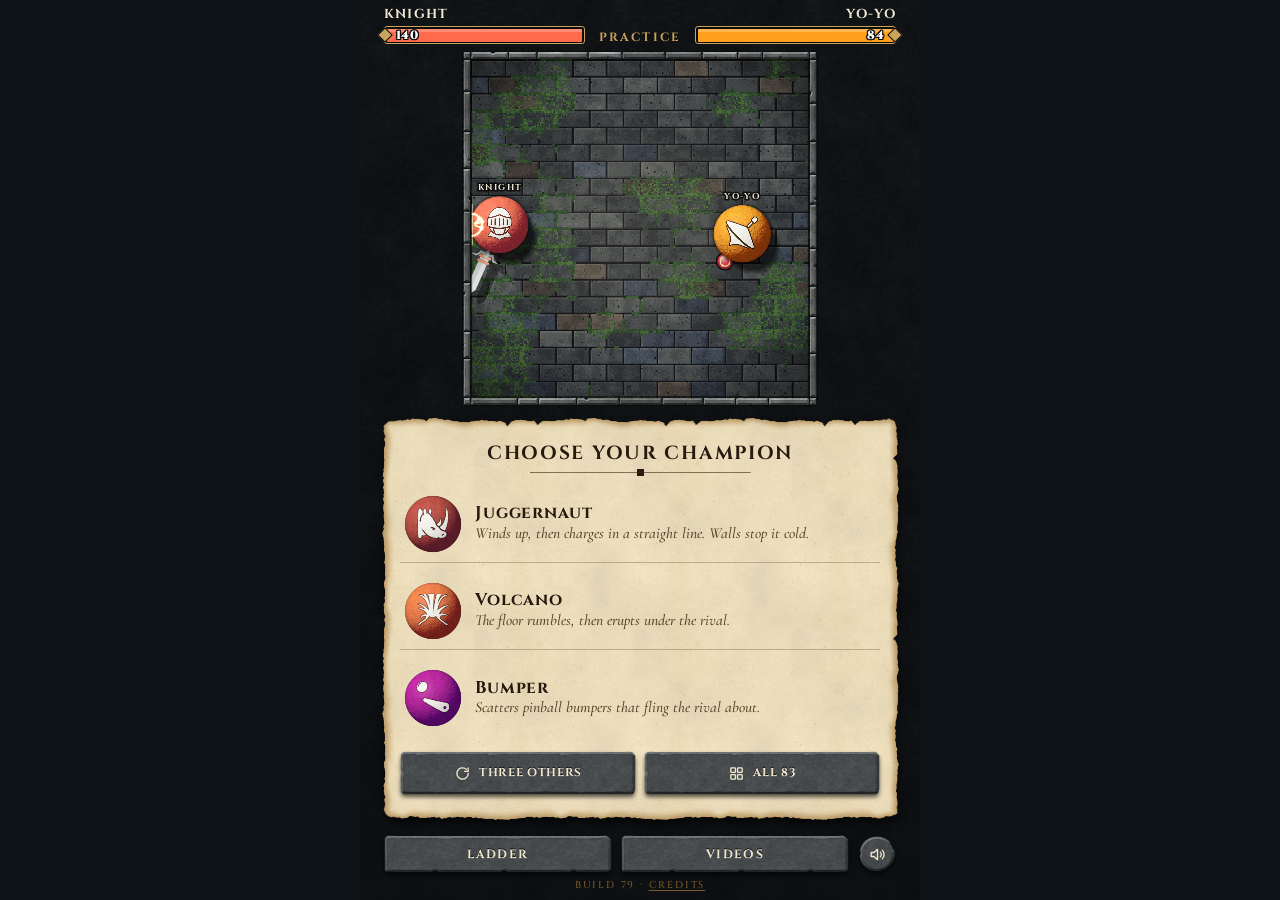
==== index.html @ ff0f48f7 "Build 79: the health number is on the bar at the top; no crown over the player's fighter Nothing is " ====
<!doctype html>
<html lang="en">
<head>
<meta charset="utf-8">
<meta name="viewport" content="width=device-width,initial-scale=1,maximum-scale=1,user-scalable=no,viewport-fit=cover">
<meta name="theme-color" content="#0d1216">
<title>Duel King</title>
<meta name="description" content="Forge a champion in three choices, climb the ladder, and fight for the crown in the daily duel.">
<link rel="canonical" href="https://playduelking.com/">
<link rel="icon" href="data:image/svg+xml,%3Csvg xmlns='http://www.w3.org/2000/svg' viewBox='0 0 32 32'%3E%3Crect width='32' height='32' rx='5' fill='%230d1216'/%3E%3Ccircle cx='16' cy='16' r='11' fill='%238f2732' stroke='%23c9a45c' stroke-width='3'/%3E%3Cpath d='M16 9 L21 16 L16 23 L11 16 Z' fill='%23f3ead6'/%3E%3C/svg%3E">
<link rel="preconnect" href="https://fonts.googleapis.com">
<link rel="preconnect" href="https://fonts.gstatic.com" crossorigin>
<link rel="stylesheet" href="https://fonts.googleapis.com/css2?family=Cinzel:wght@500;700;900&family=Cormorant+Garamond:ital,wght@0,500;0,700;1,500&display=swap">
<link rel="stylesheet" href="brawl.css?v=79">
<link rel="preload" as="image" href="art/ui/scroll-v4.png">
<link rel="preload" as="image" href="art/ui/block-v4.png">
</head>
<body>

<header class="top">
  <div class="who a"><span id="nameA">&nbsp;</span><div class="hp"><i id="hpA"></i><b id="numA"></b></div></div>
  <div class="mid"><div id="round">Practice</div><div id="lives"></div></div>
  <div class="who b"><span id="nameB">&nbsp;</span><div class="hp"><i id="hpB"></i><b id="numB"></b></div></div>
</header>

<main id="stage"><canvas id="cv"></canvas></main>

<section id="sheet" hidden></section>

<section id="panel"></section>

<nav class="foot">
  <button type="button" id="btnBoard">Ladder</button>
  <button type="button" id="btnSpeed">Speed 1×</button>
  <a class="btn" id="lnkVideos" href="https://www.youtube.com/@playduelking" target="_blank" rel="noopener">Videos</a>
  <button type="button" id="btnReplay" aria-label="Replay the last fight" hidden><svg viewBox="0 0 24 24" aria-hidden="true"><path d="M4.5 5v5h5"/><path d="M5.3 14.6a7.4 7.4 0 1 0 1.5-7.4L4.5 10"/><path d="M10.6 9.6v5l4-2.5z"/></svg></button>
  <button type="button" id="btnSound" aria-pressed="true" aria-label="Sound"><svg viewBox="0 0 24 24" aria-hidden="true"><path d="M4 9.5v5h3.5L12 18.5v-13L7.5 9.5z"/><g class="on"><path d="M15.5 9a4.2 4.2 0 0 1 0 6"/><path d="M18 6.5a7.8 7.8 0 0 1 0 11"/></g><g class="off"><path d="M16 9.5l5 5M21 9.5l-5 5"/></g></svg></button>
</nav>
<p class="buildline"><span id="build"></span> · <a href="credits.html">Credits</a></p>

<script src="brawl-sim.js?v=79"></script>
<script src="brawl-looks.js?v=79"></script>
<script src="brawl-fx.js?v=79"></script>
<script src="brawl-pack2.js?v=79"></script>
<script src="brawl-pack3.js?v=79"></script>
<script src="brawl-pack4.js?v=79"></script>
<script src="brawl-pack5.js?v=79"></script>
<script src="brawl-pack6.js?v=79"></script>
<script src="brawl-pack7.js?v=79"></script>
<script src="brawl-pack8.js?v=79"></script>
<script src="brawl-boons.js?v=79"></script>
<script src="brawl-emblems.js?v=79"></script>
<script src="brawl-art.js?v=79"></script>
<script src="brawl-proof.js?v=79"></script>
<script src="brawl-names.js?v=79"></script>
<script src="brawl-net.js?v=79"></script>
<script src="brawl-sfx.js?v=79"></script>
<script src="brawl-video.js?v=79"></script>
<script src="brawl-app.js?v=79"></script>
</body>
</html>
---- brawl.css ----
/* Duel King: "gilded". Meant to read as a fantasy game screen, not a web page: a dark stone backdrop,
   a torn parchment scroll for every choice, chipped stone blocks for buttons, gold trim on the arena.
   (The parchment, stone and backdrop are pictures: see "Build 62" at the end of this file.)
   Layout: one phone screen. Names and health on top, the arena, the scroll, a row of plates. */
:root{
  color-scheme:dark;
  --night:#0d1216; --night-2:#1b2329; --iron:#2a3238; --iron-2:#1d2328;
  --gold:#c9a45c; --gold-hi:#f0dca4; --gold-lo:#7a5d2b;
  --ivory:#f3ead6; --ash:#98a1a4;
  --crimson:#8f2732; --crimson-hi:#a93543; --crimson-lo:#5e1820;
  --parch:#e6d6b0; --parch-hi:#f1e3c0; --parch-lo:#c9b487; --ink:#231a12; --ink-2:#5a4630;
  --display:'Cinzel','Times New Roman',serif;
  --text:'Cormorant Garamond',Georgia,'Times New Roman',serif;
  --grain:url("data:image/svg+xml,%3Csvg xmlns='http://www.w3.org/2000/svg' width='160' height='160'%3E%3Cfilter id='n'%3E%3CfeTurbulence type='fractalNoise' baseFrequency='.9' numOctaves='2' seed='4'/%3E%3CfeColorMatrix values='0 0 0 0 0  0 0 0 0 0  0 0 0 0 0  0 0 0 .32 0'/%3E%3C/filter%3E%3Crect width='160' height='160' filter='url(%23n)'/%3E%3C/svg%3E");
  --grain-soft:url("data:image/svg+xml,%3Csvg xmlns='http://www.w3.org/2000/svg' width='160' height='160'%3E%3Cfilter id='n'%3E%3CfeTurbulence type='fractalNoise' baseFrequency='.9' numOctaves='2' seed='9'/%3E%3CfeColorMatrix values='0 0 0 0 0  0 0 0 0 0  0 0 0 0 0  0 0 0 .13 0'/%3E%3C/filter%3E%3Crect width='160' height='160' filter='url(%23n)'/%3E%3C/svg%3E");
}
*{box-sizing:border-box;touch-action:manipulation}
[hidden]{display:none!important}
html{background:var(--night);overscroll-behavior:none}
html,body{height:100%;margin:0}
body{
  height:100dvh;
  background:var(--grain),radial-gradient(ellipse 90% 70% at 50% 34%,var(--night-2) 0%,#0a0e11 78%) var(--night);
  color:var(--ivory);font:500 17px/1.25 var(--text);
  display:flex;flex-direction:column;gap:7px;
  padding-top:max(8px,env(safe-area-inset-top,0px));padding-bottom:max(10px,env(safe-area-inset-bottom,0px));
  padding-left:max(18px,env(safe-area-inset-left,0px));padding-right:max(18px,env(safe-area-inset-right,0px));
  max-width:560px;margin-inline:auto;overflow:hidden;
  -webkit-user-select:none;user-select:none;-webkit-touch-callout:none;touch-action:manipulation;
}

/* names, health, round */
.top{display:grid;grid-template-columns:1fr auto 1fr;align-items:end;gap:14px;flex:0 0 auto;padding:0 6px}
.who{display:flex;flex-direction:column;gap:5px;min-width:0;align-items:flex-start}
.who.b{align-items:flex-end}
.who span{font:700 13px/1 var(--display);letter-spacing:.09em;text-transform:uppercase;color:var(--ivory);white-space:nowrap;overflow:hidden;text-overflow:ellipsis;max-width:100%}
.hp{position:relative;width:100%;height:13px;border:1.5px solid var(--gold);border-radius:3px;background:#090b0d;display:flex;padding:1.5px}
.who.b .hp{justify-content:flex-end}
.hp i{display:block;height:100%;width:100%;background:var(--crimson);border-radius:1px;box-shadow:inset 0 3px 0 rgba(255,255,255,.22);transition:width .1s linear}
.hp::before{content:"";position:absolute;top:50%;width:9px;height:9px;background:var(--gold);border:1px solid #090b0d;transform:translate(-50%,-50%) rotate(45deg);left:0}
.who.b .hp::before{left:100%}
#round{font:700 12px/1 var(--display);letter-spacing:.18em;text-transform:uppercase;color:var(--gold);white-space:nowrap;padding-bottom:1px}
.mid{display:flex;flex-direction:column;align-items:center;gap:3px}
#lives:empty{display:none}
/* lives, as hearts: crimson for each one held, an outline for each one lost */
.hearts{display:inline-flex;gap:3px;vertical-align:-2px}
.hearts i{display:block;width:15px;height:15px}
.hearts svg{display:block;width:100%;height:100%;stroke-width:2;stroke-linejoin:round}
.hearts i.on svg{fill:var(--crimson-hi);stroke:#5d141c}
.hearts i.off svg{fill:none;stroke:currentColor;opacity:.45}
#lives .hearts i.off svg{stroke:var(--ash)}
/* the shield, raised for this fight: a small blue shield beside the hearts */
.hearts i.sh{margin-left:3px}
.hearts i.sh svg{fill:#4f7fc0;stroke:#1d3557}

#stage{position:relative;flex:1 1 0;min-height:170px;margin-inline:-14px}   /* the arena runs nearly edge to edge */
#cv{position:absolute;inset:0;width:100%;height:100%;display:block}

/* plates: every button is a small carved plate with gold trim */
button,.btn{
  position:relative;font:700 14px/1 var(--display);letter-spacing:.12em;text-transform:uppercase;color:var(--ivory);
  background:linear-gradient(#3a444c,#232a30);border:2px solid var(--gold);border-radius:4px;
  min-height:44px;padding:0 14px;cursor:pointer;text-decoration:none;text-shadow:0 1.5px 0 rgba(0,0,0,.6);
  display:inline-flex;align-items:center;justify-content:center;gap:8px;
  box-shadow:inset 0 0 0 3px var(--iron-2),inset 0 0 0 4px var(--gold-lo),0 4px 0 rgba(0,0,0,.45);
}
button:active,.btn:active{transform:translateY(2px);box-shadow:inset 0 0 0 3px var(--iron-2),inset 0 0 0 4px var(--gold-lo),0 2px 0 rgba(0,0,0,.45)}
button:focus-visible,.btn:focus-visible,input:focus-visible{outline:2px solid var(--gold-hi);outline-offset:3px}
button:disabled{opacity:.45;cursor:default}
button.go{
  background:linear-gradient(var(--crimson-hi),#77202a);font-size:17px;letter-spacing:.16em;min-height:52px;
  box-shadow:inset 0 0 0 3px #6b1a24,inset 0 0 0 4px var(--gold-lo),0 4px 0 rgba(0,0,0,.45);
}
button.go::before,button.go::after{content:"";position:absolute;top:50%;width:7px;height:7px;background:var(--gold);transform:translateY(-50%) rotate(45deg)}
button.go::before{left:12px}
button.go::after{right:12px}
button.go:active{box-shadow:inset 0 0 0 3px #6b1a24,inset 0 0 0 4px var(--gold-lo),0 2px 0 rgba(0,0,0,.45)}
button.quiet{min-height:30px;font:italic 500 16px/1 var(--text);letter-spacing:0;text-transform:none;color:var(--ink-2);background:none;border:0;box-shadow:none;text-shadow:none;text-decoration:underline;text-decoration-color:rgba(90,70,48,.5);text-underline-offset:3px;align-self:center}
button.quiet:active{transform:none;box-shadow:none}
button[aria-pressed="false"].tog{color:var(--ash);text-decoration:line-through}
/* Sound: a small round icon at the end of the footer, quieter than the plates beside it */
#btnSound{flex:0 0 38px;width:38px;height:38px;min-height:38px;padding:0;margin-left:auto;border-radius:50%;background:none;border:1px solid rgba(201,162,77,.4);box-shadow:none;color:var(--ash)}
#btnSound:active{box-shadow:none}
/* watching the last fight again: the same small round mark, to the left of the sound one */
#btnReplay{flex:0 0 38px;width:38px;height:38px;min-height:38px;padding:0;margin-left:auto;border-radius:50%;background:none;border:1px solid rgba(201,162,77,.4);box-shadow:none;color:var(--ash)}
#btnReplay:active{box-shadow:none}
#btnReplay svg{width:19px;height:19px;fill:none;stroke:currentColor;stroke-width:1.7;stroke-linecap:round;stroke-linejoin:round}
#btnReplay:not([hidden])+#btnSound{margin-left:0}
#btnSound svg{width:19px;height:19px;fill:none;stroke:currentColor;stroke-width:1.7;stroke-linecap:round;stroke-linejoin:round}
#btnSound .off,#btnSound[aria-pressed="false"] .on{display:none}
#btnSound[aria-pressed="false"] .off{display:inline}
#btnSound[aria-pressed="false"]{opacity:.6}

/* the scroll: every choice in the game is written on it */
#panel{
  position:relative;display:flex;flex-direction:column;gap:9px;flex:0 1 auto;max-height:66%;overflow-y:auto;scrollbar-width:thin;scrollbar-color:rgba(90,70,48,.5) transparent;
  color:var(--ink);padding:13px 16px 14px;margin:8px 6px 10px;
  background:var(--grain-soft),linear-gradient(90deg,var(--parch-lo) 0%,var(--parch) 7%,var(--parch) 93%,var(--parch-lo) 100%);
  border-top:9px solid transparent;border-bottom:9px solid transparent;
  border-image:linear-gradient(#f1e3c0,var(--parch) 45%,#a08a5c) 9 0 / 9px 0 / 0 9px;
  outline:1px solid rgba(60,40,15,.55);outline-offset:-1px;
  box-shadow:0 8px 0 rgba(0,0,0,.4);
}
.ph{margin:0;font:700 19px/1.15 var(--display);letter-spacing:.09em;text-transform:uppercase;text-align:center;text-wrap:balance;color:var(--ink);padding-bottom:11px;
  background:linear-gradient(rgba(60,40,15,.6),rgba(60,40,15,.6)) center bottom 3px / 46% 1px no-repeat,
             conic-gradient(from 45deg at 50% 50%,var(--ink) 0 100%) center bottom / 7px 7px no-repeat}
.ps{margin:0;font:italic 500 16px/1.25 var(--text);color:var(--ink-2);text-align:center;text-wrap:balance}
.ps a{color:var(--crimson);text-decoration:underline;text-underline-offset:2px}
/* The upgrade screen: your fighter takes the top half, where the arena was; the three choices sit on the scroll below. */
body[data-mode="pick"] #stage,body[data-mode="pick"] header.top{display:none}
#sheet{flex:1 1 0;min-height:0;overflow-y:auto;display:flex;flex-direction:column;justify-content:center;gap:12px;padding:8px 10px 2px;color:var(--ivory)}
#sheet[hidden]{display:none}
.shtop{display:flex;align-items:center;gap:14px}
.shtop canvas{flex:0 0 auto;width:104px;height:104px;display:block}
.shtop div{min-width:0}
.shtop h2{margin:0;font:900 22px/1.05 var(--display);letter-spacing:.07em;text-transform:uppercase;text-wrap:balance}
.shtop p{margin:5px 0 0;font:italic 500 17px/1.2 var(--text);color:#c9d0d4;text-wrap:pretty}
#sheet .stats{padding:0}
#sheet .stats span{background:rgba(255,255,255,.07)}
#sheet .stats i{color:var(--ash)}
.shl{margin:0;font:700 10.5px/1 var(--display);letter-spacing:.2em;text-transform:uppercase;color:var(--gold);text-align:center}
#sheet .chips{display:flex;flex-wrap:wrap;justify-content:center;gap:5px}
#sheet button.chip{color:var(--ivory);background:rgba(255,255,255,.09);min-height:30px}
#sheet button.chip.on{background:rgba(255,255,255,.2)}
.shtip{margin:0;text-align:center;font:500 16.5px/1.2 var(--text);color:var(--ivory);text-wrap:balance}
.shtip b{font:700 14px/1 var(--display);letter-spacing:.05em;text-transform:uppercase;color:var(--gold-hi);margin-right:4px}
.stats{display:grid;grid-template-columns:repeat(4,1fr);gap:6px;text-align:center;padding:4px 0}
.stats span{display:flex;flex-direction:column;gap:2px;padding:6px 2px;background:rgba(60,40,15,.08);border-radius:3px}
.stats b{font:900 18px/1 var(--display);font-variant-numeric:tabular-nums lining-nums}
.stats i{font:700 9px/1 var(--display);font-style:normal;letter-spacing:.14em;text-transform:uppercase;color:var(--ink-2)}
.ps b{font-style:normal;font-weight:700;color:var(--ink)}
.stepn{margin:0;font:700 10.5px/1 var(--display);letter-spacing:.2em;text-transform:uppercase;color:var(--ink-2);text-align:center}
/* a choice is a line on the scroll, not a boxed button */
.card{
  justify-content:flex-start;text-align:left;min-height:48px;padding:5px 10px;gap:12px;color:var(--ink);text-shadow:none;text-transform:none;letter-spacing:0;
  background:none;border:0;border-bottom:1px solid rgba(60,40,15,.28);border-radius:0;box-shadow:none;
}
.card:last-of-type{border-bottom:0}
.card:active{transform:none;background:rgba(143,39,50,.12);box-shadow:none}
.card::before{content:"";flex:0 0 auto;width:9px;height:9px;background:var(--crimson);transform:rotate(45deg);margin:0 3px}
/* a fighter's card on the first screen: its picture in place of the bullet */
.card.face::before{display:none}
.card.face canvas{flex:0 0 auto;width:60px;height:60px;margin:-4px 2px -4px -6px}
.card i{flex:0 0 auto;width:24px;height:24px;border-radius:50%;border:2.5px solid var(--gold);outline:1px solid #090b0d;box-shadow:inset 0 0 0 1.5px #090b0d,inset 2px 3px 4px rgba(255,255,255,.3);margin-left:-4px}
.card:has(i)::before{display:none}
.card span{display:flex;flex-direction:column;gap:2px;min-width:0}
.card b{font:700 16px/1.1 var(--display);letter-spacing:.05em}
.card small{font:italic 500 15.5px/1.15 var(--text);color:var(--ink-2)}
.card em{white-space:nowrap;font:700 9.5px/1 var(--display);font-style:normal;letter-spacing:.12em;text-transform:uppercase;color:var(--crimson);margin-left:9px;vertical-align:2px}
input{font:700 19px var(--text);color:var(--ink);background:rgba(255,250,235,.55);border:0;border-bottom:2px solid var(--ink);border-radius:0;padding:7px 6px 5px;min-width:0;width:100%;text-align:center;-webkit-user-select:text;user-select:text}
input::placeholder{color:rgba(90,70,48,.6);font-style:italic;font-weight:500}
/* colours are enamel gems in gold settings */
.sw{display:grid;grid-template-columns:repeat(10,1fr);gap:6px 4px;justify-items:center;padding:2px 0}
.sw button{min-height:0;width:25px;height:25px;padding:0;border:2px solid var(--gold-lo);border-radius:50%;background:#090b0d;box-shadow:none}
.sw button:active{transform:none;box-shadow:none}
.sw i{display:block;width:100%;height:100%;border-radius:50%;border:1.5px solid #090b0d;box-shadow:inset 2px 2px 3px rgba(255,255,255,.35),inset -2px -3px 3px rgba(0,0,0,.3)}
.sw button.on{border-color:var(--gold-hi);box-shadow:0 0 0 2px var(--ink),0 0 0 4px var(--gold)}

/* today's ladder */
.lb{list-style:none;margin:0;padding:0;display:flex;flex-direction:column}
.lb li{display:grid;grid-template-columns:20px 28px 1fr auto;gap:10px;align-items:center;padding:6px 8px;border-bottom:1px solid rgba(60,40,15,.28)}
.lb li:last-child{border-bottom:0}
.lb li.in{background:rgba(143,39,50,.13);box-shadow:inset 3px 0 0 var(--crimson)}
.lb li.me{outline:1.5px solid var(--gold-lo);outline-offset:-2px}
.lb .rk{font:700 15px/1 var(--display);text-align:right;color:var(--ink-2)}
.lb .rk .crown{display:block;margin-left:auto}
.lb i{width:20px;height:20px;border-radius:50%;border:2px solid var(--gold);outline:1px solid #090b0d;box-shadow:inset 0 0 0 1px #090b0d,inset 2px 2px 3px rgba(255,255,255,.3)}
.lb .nm{display:flex;flex-direction:column;min-width:0}
.lb .nm b{font:700 14.5px/1.15 var(--display);letter-spacing:.04em;white-space:nowrap;overflow:hidden;text-overflow:ellipsis}
.lb .nm small{font:italic 500 14px/1.1 var(--text);color:var(--ink-2)}
.lb .rg{font:900 21px/1 var(--display);font-variant-numeric:tabular-nums lining-nums}

/* while a fight or the duel is on, the scroll shrinks to a caption so the arena has the screen */
body[data-mode="fight"] #panel,body[data-mode="duel"] #panel,body[data-mode="replay"] #panel{max-height:32%;padding:9px 14px 10px;gap:6px}
/* While a fight plays the arena comes first: a full-width square, whatever the scroll under it has to say (the user:
   "I don't want the battlefield to ever be smaller than it is normally"). The scroll takes the room that is left and
   its lines are cut short to fit; upgrades are read on the matchup screen. Only a screen too short for both shrinks
   the arena, and then the scroll is already down to its smallest. */
body[data-mode="fight"] #stage,body[data-mode="replay"] #stage{flex:0 1 auto;aspect-ratio:1/1}
body[data-mode="fight"] #panel,body[data-mode="replay"] #panel{flex:1 1 0;min-height:58px;max-height:none;overflow:hidden;justify-content:center}
body[data-mode="fight"] #panel .ps{flex:0 0 auto;display:-webkit-box;-webkit-box-orient:vertical;-webkit-line-clamp:2;line-clamp:2;overflow:hidden;text-wrap:wrap}
body[data-mode="replay"] #panel .go{min-height:44px}
body[data-mode="replay"] #panel{min-height:82px}
/* a shorter screen leaves the scroll less room: first one line each, then only the rival's line; the replay keeps its
   button and drops its line. (Sized by the room the scroll really has, so it holds on any phone.) */
body[data-mode="fight"] #panel,body[data-mode="replay"] #panel{container-type:size;container-name:fp}
@container fp (max-height:85px){body[data-mode="fight"] #panel .ps{-webkit-line-clamp:1;line-clamp:1}}
@container fp (max-height:45px){body[data-mode="fight"] #panel .ps:first-child{display:none}}
@container fp (max-height:69px){body[data-mode="replay"] #panel .ps{display:none}}
.duelrow{margin:0;display:grid;grid-template-columns:1fr auto 1fr;gap:10px;align-items:center}
.duelrow span{display:flex;flex-direction:column;gap:1px;min-width:0;font:700 13.5px/1.15 var(--display);letter-spacing:.05em;text-transform:uppercase}
.duelrow span:last-child{text-align:right}
.duelrow small{font:italic 500 14px/1.1 var(--text);letter-spacing:0;text-transform:none;color:var(--ink-2)}
.duelrow b{font:900 22px/1 var(--display);letter-spacing:.04em;color:var(--gold-hi);background:#161d22;border:2px solid var(--gold);border-radius:4px 4px 12px 12px;padding:5px 12px 7px;font-variant-numeric:tabular-nums lining-nums;text-shadow:0 2px 0 rgba(0,0,0,.6);white-space:nowrap}

.foot{display:flex;align-items:center;gap:9px;flex:0 0 auto;padding:0 6px;min-height:38px}
.foot>*{flex:1 1 0;min-height:38px;font-size:12px;padding:0 6px}
.buildline{margin:0;font:500 10px/1 var(--display);letter-spacing:.18em;text-transform:uppercase;color:var(--gold-lo);text-align:center}
.buildline a{color:inherit;text-decoration:underline;text-underline-offset:2px}   /* the emblems' licence asks for their artists to be credited: this is the way to the page that does */
@media (prefers-reduced-motion:reduce){.hp i{transition:none}button:active,.btn:active{transform:none}}

/* the grid of every fighter */
.roster{display:grid;grid-template-columns:repeat(4,minmax(0,1fr));gap:8px 4px;padding:2px 0 4px}
button.pick{min-height:0;padding:0;display:flex;flex-direction:column;align-items:center;gap:3px;background:none;border:0;box-shadow:none;text-shadow:none;color:var(--ink)}
button.pick:active{transform:none;box-shadow:none;background:rgba(143,39,50,.12)}
button.pick{min-width:0}
button.pick canvas{width:64px;height:64px;flex:0 0 auto}
button.pick span{max-width:100%;font:700 9.5px/1.1 var(--display);letter-spacing:.03em;text-transform:uppercase;text-align:center;overflow-wrap:anywhere}
.ps.what{font-style:normal}
.ps.what b{font-family:var(--display);letter-spacing:.05em}

/* upgrade cards: a stripe and an icon in the colour of their kind */
.card.up{box-shadow:inset 4px 0 0 var(--k);padding-left:14px}
.card.up::before{display:none}
.card i.ic{width:30px;height:30px;display:grid;place-items:center;background:var(--k);color:#fff6df;border:2px solid var(--gold);box-shadow:inset 0 0 0 1px rgba(0,0,0,.4),inset 2px 3px 4px rgba(255,255,255,.18);margin-left:0}
.card i.ic svg{width:17px;height:17px;fill:currentColor;display:block}
.card em.kd{color:var(--k)}
.chips{display:flex;flex-wrap:wrap;gap:3px 4px;align-content:flex-start}
.chip{font:700 10px/1 var(--display);letter-spacing:.03em;padding:3px 6px 3px 5px;border-radius:3px;background:rgba(60,40,15,.1);border-left:4px solid var(--k,#8a7a5a);color:var(--ink);white-space:nowrap}
.chip.none{border-left-color:transparent;font-weight:500;font-style:italic;color:var(--ink-2);background:none;padding-left:0}
/* the matchup before a fight */
.mu{display:grid;grid-template-columns:1fr auto 1fr;gap:3px 10px;align-items:center;text-align:center}
.mu .who{font:italic 500 14px/1.1 var(--text);color:var(--ink-2);display:flex;flex-direction:column;gap:1px;align-items:center;padding-bottom:4px}
.mu .who b{font:700 14.5px/1.1 var(--display);font-style:normal;letter-spacing:.04em;text-transform:uppercase;color:var(--ink)}
.mu>b{font:700 16px/1 var(--display);font-variant-numeric:tabular-nums lining-nums;color:var(--ink-2)}
.mu>b.hi{color:var(--crimson)}
.mu>i{font:700 9.5px/1 var(--display);font-style:normal;letter-spacing:.16em;text-transform:uppercase;color:var(--ink-2)}
.mu2{display:grid;grid-template-columns:1fr 1fr;gap:8px;padding:2px 0}
.mu2 .chips:last-child{justify-content:flex-end}
.ps.note{font-style:normal;font-weight:700;color:var(--crimson)}
.ps.keep{font-style:normal;color:#2f4f7a;font-weight:700}
button.arm{min-height:38px;font:700 12.5px/1.1 var(--display);letter-spacing:.06em;text-transform:uppercase;color:#2f4f7a;background:rgba(47,79,122,.1);border:2px solid #2f4f7a;border-radius:3px;box-shadow:none;text-shadow:none}
button.arm[aria-pressed="true"]{background:#2f4f7a;color:#fff6df}
button.arm:active{transform:none}

/* upgrade tags that can be tapped, and the line that explains the tapped one */
button.chip{min-height:26px;padding:5px 8px 5px 6px;border:0;border-left:4px solid var(--k,#8a7a5a);border-radius:3px;background:rgba(60,40,15,.1);box-shadow:none;text-shadow:none;text-transform:none;font:700 10.5px/1 var(--display);letter-spacing:.03em;color:var(--ink)}
button.chip:active{transform:none;box-shadow:none}
button.chip.on{background:var(--k);color:#fff6df}
.ps.tipline{font-style:normal;text-align:left;padding:5px 8px;border-left:4px solid var(--k,transparent);background:rgba(60,40,15,.08);border-radius:3px}
.ps.tipline b{font-family:var(--display);letter-spacing:.04em;margin-right:7px}
.ps.tipline em{font:700 9.5px/1 var(--display);font-style:normal;letter-spacing:.12em;text-transform:uppercase;color:var(--k);margin-right:8px;vertical-align:1px}
.ps.tipline.hint{font-style:italic;text-align:center;background:none;border-left:0;color:var(--ink-2)}

/* the matchup takes the whole screen: no arena, the two challengers side by side at the top, nothing to scroll */
body[data-mode="ready"] #stage,body[data-mode="ready"] header.top{display:none}
body[data-mode="ready"] #panel{flex:1 1 auto;max-height:none;gap:6px;padding:10px 14px 12px;margin-top:10px}
body[data-mode="ready"] #btnFight{margin-top:auto}
.duo{display:grid;grid-template-columns:1fr auto 1fr;gap:6px;align-items:center}
.duo .side{display:flex;flex-direction:column;align-items:center;gap:1px;min-width:0;text-align:center}
.duo canvas{width:min(26vw,14vh,112px);aspect-ratio:1;margin-bottom:1px}
.duo small{font:italic 500 13.5px/1 var(--text);color:var(--ink-2)}
.duo b{font:700 13.5px/1.1 var(--display);letter-spacing:.04em;text-transform:uppercase;color:var(--ink);text-wrap:balance}
.duo .vs{font:900 20px/1 var(--display);font-style:italic;letter-spacing:.04em;color:var(--crimson);text-shadow:0 1px 0 rgba(255,246,223,.6);padding:0 2px 26px}
body[data-mode="ready"] .mu>b{font-size:15px}
body[data-mode="ready"] button.chip{min-height:24px;padding:4px 7px 4px 5px}
body[data-mode="ready"] .ps.what{font-size:15px;line-height:1.15}

/* many upgrades: tags become icon discs */
button.chip.dot{width:26px;min-width:26px;min-height:26px;height:26px;padding:0;border:1.5px solid var(--gold-lo);border-radius:50%;background:var(--k);color:#fff6df;display:grid;place-items:center;position:relative}
button.chip.dot svg{width:14px;height:14px;fill:currentColor;display:block}
button.chip.dot sup{position:absolute;right:-5px;top:-5px;font:700 9px/1 var(--display);background:var(--ink);color:#fff6df;border-radius:7px;padding:2px 3.5px}
button.chip.dot.on{outline:2.5px solid var(--ink);outline-offset:1px}
body[data-mode="ready"] #panel{gap:5px}
.stepn.sub{font-size:9px;letter-spacing:.16em;padding-top:2px}
body[data-mode="ready"] .ps.note,body[data-mode="ready"] .ps.keep{font-size:14.5px;line-height:1.15}
body[data-mode="ready"] .ps.tipline,body[data-mode="ready"] .ps.what{min-height:2.300em}
/* shorter phones: everything on the matchup a little smaller, so it still fits */
@media (max-height:640px){
  body[data-mode="ready"] #panel{gap:4px;padding:8px 12px 10px;margin-top:6px}
  .duo canvas{width:min(21vw,11vh,104px)}
  .duo b{font-size:12.5px}
  body[data-mode="ready"] .mu>b{font-size:14px}
  body[data-mode="ready"] .mu{gap:2px 10px}
  body[data-mode="ready"] .chips{gap:3px 3px}
  button.chip.dot{width:24px;min-width:24px;height:24px;min-height:24px}
  body[data-mode="ready"] button.arm{min-height:32px;font-size:11.5px}
  body[data-mode="ready"] #btnFight{min-height:42px}
  body[data-mode="ready"] .ps.note,body[data-mode="ready"] .ps.keep{font-size:13.5px}
}

/* a second-rank plate: the same size and weight as the main one, in the dark plate colours */
button.alt{width:100%;min-height:48px;font-size:15px}
/* the way out of the ladder: a plate at the top of the scroll (the footer plate also reads Back while the ladder is open) */
/* the matchup is centred: the whole block sits in the middle of the scroll, and each fighter's upgrades sit under it.
   (auto margins, not justify-content, so nothing is cut off at the top if a small screen ever has to scroll) */
body[data-mode="ready"] #panel>:first-child{margin-top:auto}
body[data-mode="ready"] #btnFight{margin-top:8px;margin-bottom:auto}
body[data-mode="ready"] #panel{align-items:stretch;text-align:center}
.mu2 .chips,.mu2 .chips:last-child{justify-content:center}
.ps.tipline{text-align:center;border-left:0;border-top:3px solid var(--k,transparent)}

/* Build 47. Champion rows have room around the picture; the upgrade screen's three choices are large separate tiles;
   "three others" and "all 90" are a pair of light plates with icons. */
.card.face{min-height:78px;padding:9px 10px 9px 4px;gap:13px}
.card.face canvas{width:58px;height:58px;margin:0}
.card.face b{font-size:17px}
body[data-mode="pick"] #panel{max-height:none;flex:0 0 auto;gap:9px;padding-bottom:16px}
body[data-mode="pick"] .card.up{min-height:80px;padding:12px 12px 12px 17px;gap:14px;border:1px solid rgba(60,40,15,.3);border-radius:5px;background:rgba(60,40,15,.07);box-shadow:inset 5px 0 0 var(--k)}
body[data-mode="pick"] .card.up:active{background:rgba(143,39,50,.14);box-shadow:inset 5px 0 0 var(--k)}
body[data-mode="pick"] .card.up i.ic{width:42px;height:42px}
body[data-mode="pick"] .card.up i.ic svg{width:23px;height:23px}
body[data-mode="pick"] .card.up span{gap:4px}
body[data-mode="pick"] .card.up b{font-size:19px}
body[data-mode="pick"] .card.up small{font-size:17.5px;line-height:1.15}
body[data-mode="pick"] .card.up em{font-size:10.5px}
@media (max-height:700px){
  body[data-mode="pick"] #panel{gap:7px;padding-bottom:12px}
  body[data-mode="pick"] .card.up{min-height:64px;padding:8px 10px 8px 15px;gap:12px}
  body[data-mode="pick"] .card.up i.ic{width:34px;height:34px}
  body[data-mode="pick"] .card.up i.ic svg{width:19px;height:19px}
  body[data-mode="pick"] .card.up b{font-size:17px}
  body[data-mode="pick"] .card.up small{font-size:16px}
  .card.face{min-height:66px;padding:5px 10px 5px 4px}
  .card.face canvas{width:52px;height:52px}
}
.pair{display:grid;grid-template-columns:1fr 1fr;gap:8px;flex:0 0 auto;margin-top:5px}
button.opt{min-height:44px;padding:0 8px;gap:8px;font:700 12px/1 var(--display);letter-spacing:.1em;color:var(--ink);text-shadow:none;background:rgba(60,40,15,.08);border:1px solid rgba(60,40,15,.45);border-radius:5px;box-shadow:none;flex:0 0 auto}
button.opt:active{transform:none;box-shadow:none;background:rgba(143,39,50,.14)}
button.opt svg{width:17px;height:17px;flex:0 0 auto;fill:none;stroke:currentColor;stroke-width:1.9;stroke-linecap:round;stroke-linejoin:round}

/* Build 48. Making a fighter never scrolls (the user: "I don't want to ever have to scroll here"): the scroll takes the
   room it needs and the arena above takes what is left. Only the grid of all 90 scrolls. Short screens get tighter rows. */
body[data-mode="make"]:not([data-grid="1"]) #panel{max-height:none}
body[data-mode="make"]:not([data-grid="1"]) #stage{min-height:0}
button.opt{white-space:nowrap;letter-spacing:.06em;font-size:11.5px}
@media (max-height:740px){
  body[data-mode="make"]:not([data-grid="1"]) #panel{gap:6px;padding:10px 14px 11px}
  body[data-mode="make"] .ph{font-size:17px;padding-bottom:8px}
  .card.face{min-height:68px;padding:7px 8px 7px 2px;gap:12px}
  .card.face canvas{width:52px;height:52px}
  .card.face b{font-size:16px}
  .card.face small{font-size:15px;line-height:1.1}
  .pair{margin-top:2px}
  button.opt{min-height:38px}
}
@media (max-height:600px){
  .card.face{min-height:52px;padding:3px 8px 3px 2px}
  .card.face canvas{width:42px;height:42px}
  .card.face small{font-size:14px}
}

/* Build 49. The ladder takes the whole screen: no arena and no health bars above it. */
body[data-mode="board"] #stage,body[data-mode="board"] header.top{display:none}
body[data-mode="board"] #panel{flex:1 1 auto;max-height:none;margin-top:10px}

/* Build 62. Textures in place of smooth gradients and straight box edges. The user asked for "actual parchment texture"
   and buttons "like stone", and said of a first try that kept the box edges: it "still looks like web UI elements, maybe
   an adjustment to the edges of the paper to look like parchment, and some subtly things to make the stone buttons look
   like stone". So the scroll and the buttons are nine-slice pictures (made by tools/textures.js, kept in art/ui/): an
   uneven torn or chipped outline whatever the size, with no straight edge left. Each has a plain colour underneath, set
   in from the edge, which shows only until its picture has loaded.
   Build 63: the pictures are drawn at full detail, three picture pixels to a screen point, after the user said the
   edges "could be more high fidelity and like realistic" and that the parchment "could be a little more even for the
   places where text and stuff is on there so it's clearly legible": a feathered torn outline with a brown stain that
   stays near the edge and a pale even middle; stone with a real chiselled bevel and soft shadows. The scroll's repeats
   are fitted to the box ("round") so the torn outline joins up at the corners.
   Build 65: a button's stone is stretched to its height, not repeated down it (repeating cut the middle band from a
   different part of the stone than the edges: "a weird rectangular strip"), and both pictures carry a faint trace of
   the first version's dotted grain ("should still retain a little bit of their old texture and character"). */
body{background:linear-gradient(rgba(8,10,12,.62),rgba(8,10,12,.8)),url(art/ui/wall.png) 0 0/192px 192px var(--night)}
#panel{
  margin-inline:0;border:solid transparent;border-width:9px 6px;
  background:linear-gradient(#ebdebd,#ebdebd) center/calc(100% - 34px) calc(100% - 20px) no-repeat border-box;
  border-image:url(art/ui/scroll-v4.png) 72 fill / 24px / 6px 0 round;
  outline:0;box-shadow:none;filter:drop-shadow(0 5px 4px rgba(0,0,0,.6));
}
/* stone blocks: the footer's buttons, the two under the champions, the second-rank button, and (in red stone) the main one */
.foot button,.foot .btn,button.alt,button.opt,button.go{
  background:linear-gradient(#45494b,#45494b) center/calc(100% - 10px) calc(100% - 10px) no-repeat border-box;
  border:5px solid transparent;border-radius:0;border-image:url(art/ui/block-v4.png) 30 fill / 10px / 0 round stretch;
  box-shadow:none;filter:drop-shadow(0 3px 2px rgba(0,0,0,.65));
  color:#f1e8ce;text-shadow:0 -1px 0 rgba(0,0,0,.85),0 1px 0 rgba(255,255,255,.12);
}
.foot>*{padding:0 3px}
button.opt{border-image-source:url(art/ui/block2-v4.png);padding:0 4px}
button.go{background-image:linear-gradient(#842a30,#842a30);border-image-source:url(art/ui/block-red-v4.png);color:#f8edd4}
button.go::before,button.go::after{display:none}
.foot button:active,.foot .btn:active,button.alt:active,button.opt:active,button.go:active{
  transform:translateY(2px);box-shadow:none;filter:drop-shadow(0 1px 1px rgba(0,0,0,.65));
}
button.opt:active{background:linear-gradient(#45494b,#45494b) center/calc(100% - 10px) calc(100% - 10px) no-repeat border-box}
/* the two small round buttons are rough stone discs */
#btnSound,#btnReplay{background:url(art/ui/knob-v4.png) center/100% 100% no-repeat;border:0;border-image:none;color:#f1e8ce;filter:drop-shadow(0 3px 2px rgba(0,0,0,.65))}
@media (prefers-reduced-motion:reduce){.foot button:active,.foot .btn:active,button.alt:active,button.opt:active,button.go:active{transform:none}}

/* Build 64. During a fight the arena runs from one edge of the screen to the other (the user: "I want the battlefield
   during battle to be even more as full screen as possible"): the stage gives back the page's side padding, and the
   canvas leaves room for the arena's stone wall and nothing else. The arena is square, so the screen's width is the
   most it can ever be. */
/* Build 66: on the user's iPhone the arena still had the page's padding either side of it ("Battlefield could still be
   more fullscreen for me"): Safari did not widen the stage with negative margins the way Chrome did (or worked its
   height out from the narrower width, which gives the same picture). So the stage is no longer stretched and left to
   work its own height out: it is given the screen's width as both its width and its height, and centred. */
body[data-mode="fight"] #stage,body[data-mode="replay"] #stage{align-self:center;width:min(100vw,560px);height:min(100vw,560px);aspect-ratio:auto;margin-inline:0}
body[data-mode="duel"] #stage{align-self:center;width:min(100vw,560px);margin-inline:0}
body[data-mode="fight"],body[data-mode="replay"]{gap:5px}

/* Build 67. The writing on the scroll is ink, not type laid over a picture (the user: "I wonder if it's possible for
   the text on the parchment to still be just as legible but have some kind of subtle aesthetic that makes it seem a
   part of the page like actual writing"). Three small things, none of which costs contrast: the ink is a warm
   brown-black; each letter has a hair of soft bleed around it, as ink soaks into skin; and a faint pale line under it,
   as a nib presses the surface. The stone buttons and the coloured tags keep their own lettering. */
:root{--ink:#27190e;--ink-2:#584229}
/* Build 68: the bleed and the pale line were soft shadows, and on the phone they made the writing look "very slightly
   blurry" (the user). They are gone: the writing keeps its ink colour and nothing else. Do not put a blurred or
   offset shadow on small text again; sharpness comes first. */
#panel,.card,button.pick,button.quiet{text-shadow:none}

/* Build 72. The colour is chosen on a wheel, with the fighter beside it changing as the finger moves (the user: "a
   circle color wheel that you can put your finger on and choose your precise color, and on the left of it you see your
   unit that changes color in real time"). touch-action:none so a drag on the wheel never scrolls the page. */
.hue{position:relative;width:176px;height:176px;margin:4px auto 2px}
.hue canvas{display:block;position:absolute}
#wheel{inset:0;width:176px;height:176px;border-radius:50%;touch-action:none;cursor:crosshair;-webkit-tap-highlight-color:transparent;filter:drop-shadow(0 3px 3px rgba(0,0,0,.45))}
#wheelFace{left:50%;top:50%;width:83px;height:83px;transform:translate(-50%,-50%);pointer-events:none}
/* Build 73: the wheel is a ring with the fighter in the middle of it (see the note at WHEEL in brawl-app.js). */

/* Build 77: a ladder row shows the fighter itself (its ball and emblem), not a dot of its colour. */
.lb canvas.un{display:block;width:28px;height:28px}

/* Build 79: each fighter's health number is on its bar at the top (the user: "moving the health number from the ball and
   just have it somewhere on the health bar at the top"). The bar is a little taller to hold it; the number sits at the
   bar's outer end, by the diamond, where the bar stays filled longest. Hard-edged outline, no blur, so it stays sharp. */
.hp{height:18px}
.hp b{position:absolute;top:50%;transform:translateY(-50%);font:900 12px/1 var(--display);font-variant-numeric:tabular-nums lining-nums;letter-spacing:.03em;color:#fff;
  text-shadow:-1px 0 #090b0d,1px 0 #090b0d,0 -1px #090b0d,0 1px #090b0d,-1px -1px #090b0d,1px 1px #090b0d,-1px 1px #090b0d,1px -1px #090b0d;pointer-events:none}
.who.a .hp b{left:11px}
.who.b .hp b{right:11px}
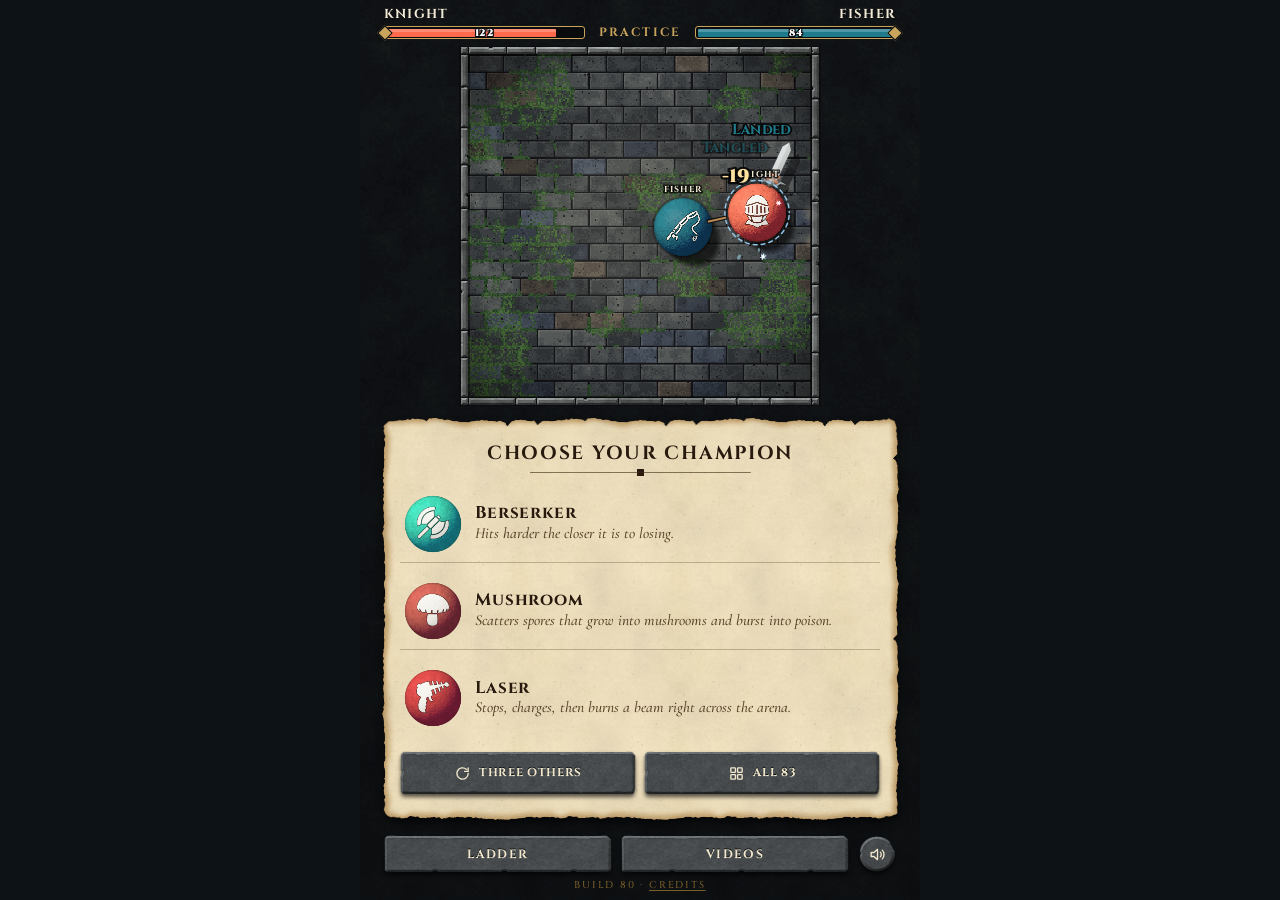
==== commit 008d4ef0: "Build 80: the health bar as it was, with the number centred in it Build 79 made the bar taller to ho" ====
--- a/index.html
+++ b/index.html
@@ -11,7 +11,7 @@
 <link rel="preconnect" href="https://fonts.googleapis.com">
 <link rel="preconnect" href="https://fonts.gstatic.com" crossorigin>
 <link rel="stylesheet" href="https://fonts.googleapis.com/css2?family=Cinzel:wght@500;700;900&family=Cormorant+Garamond:ital,wght@0,500;0,700;1,500&display=swap">
-<link rel="stylesheet" href="brawl.css?v=79">
+<link rel="stylesheet" href="brawl.css?v=80">
 <link rel="preload" as="image" href="art/ui/scroll-v4.png">
 <link rel="preload" as="image" href="art/ui/block-v4.png">
 </head>
@@ -38,24 +38,24 @@
 </nav>
 <p class="buildline"><span id="build"></span> · <a href="credits.html">Credits</a></p>
 
-<script src="brawl-sim.js?v=79"></script>
-<script src="brawl-looks.js?v=79"></script>
-<script src="brawl-fx.js?v=79"></script>
-<script src="brawl-pack2.js?v=79"></script>
-<script src="brawl-pack3.js?v=79"></script>
-<script src="brawl-pack4.js?v=79"></script>
-<script src="brawl-pack5.js?v=79"></script>
-<script src="brawl-pack6.js?v=79"></script>
-<script src="brawl-pack7.js?v=79"></script>
-<script src="brawl-pack8.js?v=79"></script>
-<script src="brawl-boons.js?v=79"></script>
-<script src="brawl-emblems.js?v=79"></script>
-<script src="brawl-art.js?v=79"></script>
-<script src="brawl-proof.js?v=79"></script>
-<script src="brawl-names.js?v=79"></script>
-<script src="brawl-net.js?v=79"></script>
-<script src="brawl-sfx.js?v=79"></script>
-<script src="brawl-video.js?v=79"></script>
-<script src="brawl-app.js?v=79"></script>
+<script src="brawl-sim.js?v=80"></script>
+<script src="brawl-looks.js?v=80"></script>
+<script src="brawl-fx.js?v=80"></script>
+<script src="brawl-pack2.js?v=80"></script>
+<script src="brawl-pack3.js?v=80"></script>
+<script src="brawl-pack4.js?v=80"></script>
+<script src="brawl-pack5.js?v=80"></script>
+<script src="brawl-pack6.js?v=80"></script>
+<script src="brawl-pack7.js?v=80"></script>
+<script src="brawl-pack8.js?v=80"></script>
+<script src="brawl-boons.js?v=80"></script>
+<script src="brawl-emblems.js?v=80"></script>
+<script src="brawl-art.js?v=80"></script>
+<script src="brawl-proof.js?v=80"></script>
+<script src="brawl-names.js?v=80"></script>
+<script src="brawl-net.js?v=80"></script>
+<script src="brawl-sfx.js?v=80"></script>
+<script src="brawl-video.js?v=80"></script>
+<script src="brawl-app.js?v=80"></script>
 </body>
 </html>
--- a/brawl.css
+++ b/brawl.css
@@ -419,11 +419,10 @@
 /* Build 77: a ladder row shows the fighter itself (its ball and emblem), not a dot of its colour. */
 .lb canvas.un{display:block;width:28px;height:28px}
 
-/* Build 79: each fighter's health number is on its bar at the top (the user: "moving the health number from the ball and
-   just have it somewhere on the health bar at the top"). The bar is a little taller to hold it; the number sits at the
-   bar's outer end, by the diamond, where the bar stays filled longest. Hard-edged outline, no blur, so it stays sharp. */
-.hp{height:18px}
-.hp b{position:absolute;top:50%;transform:translateY(-50%);font:900 12px/1 var(--display);font-variant-numeric:tabular-nums lining-nums;letter-spacing:.03em;color:#fff;
+/* The health number, on its bar (Build 80). Build 79 first put it there by making the bar taller (18px) with the number
+   at its outer end; the user: "I liked how the health bars looked before you messed them up. Also the number is not even
+   centered", and, shown six options, chose this one: the bar exactly as it always was (13px, set at the top of this
+   file), with a small number in the middle of it. Do not change the bar to suit the number. Hard-edged outline, no blur,
+   so it stays sharp over the fill and over the empty part of the bar alike. */
+.hp b{position:absolute;left:50%;top:50%;transform:translate(-50%,-46%);font:900 10px/1 var(--display);font-variant-numeric:tabular-nums lining-nums;letter-spacing:.03em;color:#fff;
   text-shadow:-1px 0 #090b0d,1px 0 #090b0d,0 -1px #090b0d,0 1px #090b0d,-1px -1px #090b0d,1px 1px #090b0d,-1px 1px #090b0d,1px -1px #090b0d;pointer-events:none}
-.who.a .hp b{left:11px}
-.who.b .hp b{right:11px}
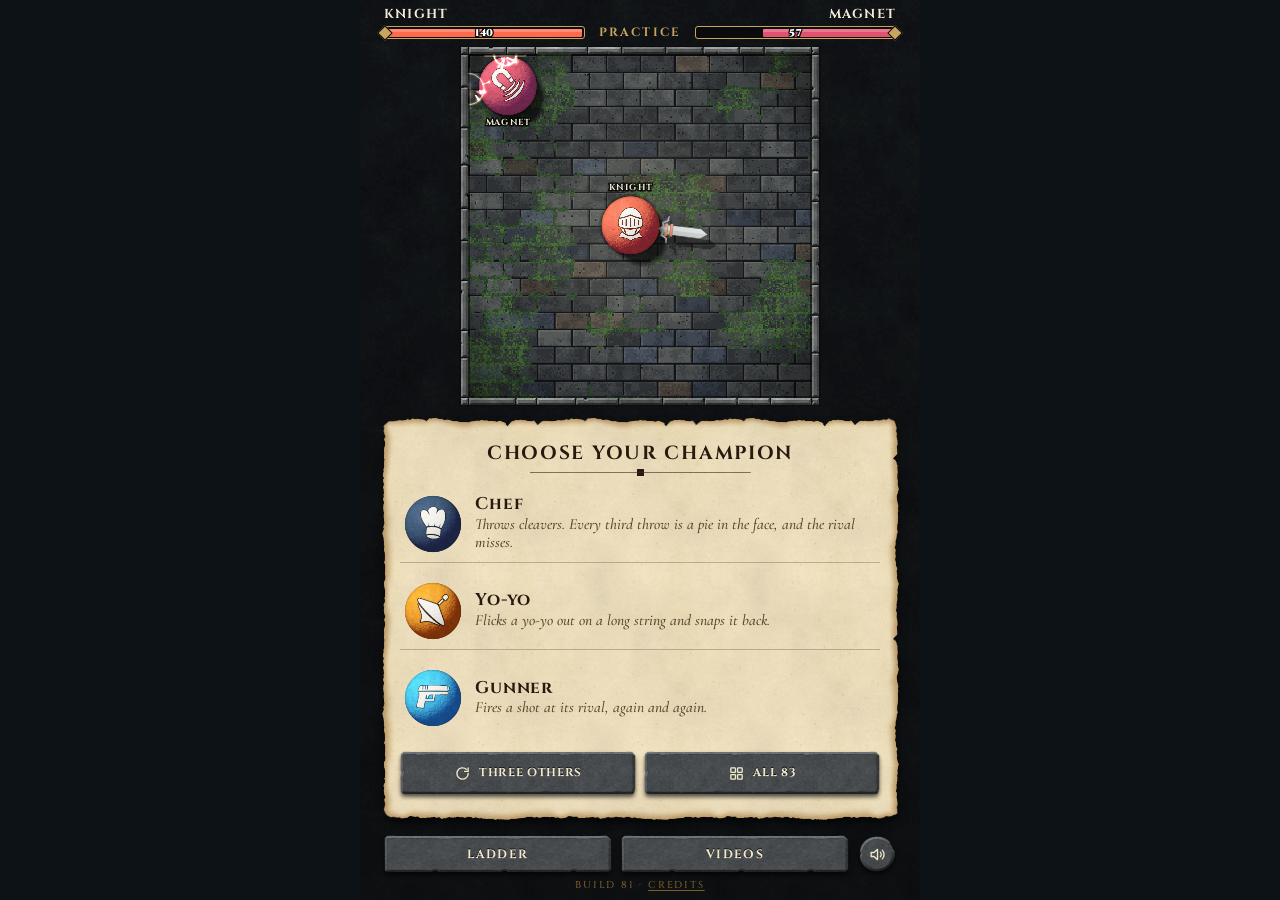
==== commit 9a54f061: "Build 81: no "Size" among a fighter's numbers; Bully and Underdog removed - The fighter sheet and th" ====
--- a/index.html
+++ b/index.html
@@ -11,7 +11,7 @@
 <link rel="preconnect" href="https://fonts.googleapis.com">
 <link rel="preconnect" href="https://fonts.gstatic.com" crossorigin>
 <link rel="stylesheet" href="https://fonts.googleapis.com/css2?family=Cinzel:wght@500;700;900&family=Cormorant+Garamond:ital,wght@0,500;0,700;1,500&display=swap">
-<link rel="stylesheet" href="brawl.css?v=80">
+<link rel="stylesheet" href="brawl.css?v=81">
 <link rel="preload" as="image" href="art/ui/scroll-v4.png">
 <link rel="preload" as="image" href="art/ui/block-v4.png">
 </head>
@@ -38,24 +38,24 @@
 </nav>
 <p class="buildline"><span id="build"></span> · <a href="credits.html">Credits</a></p>
 
-<script src="brawl-sim.js?v=80"></script>
-<script src="brawl-looks.js?v=80"></script>
-<script src="brawl-fx.js?v=80"></script>
-<script src="brawl-pack2.js?v=80"></script>
-<script src="brawl-pack3.js?v=80"></script>
-<script src="brawl-pack4.js?v=80"></script>
-<script src="brawl-pack5.js?v=80"></script>
-<script src="brawl-pack6.js?v=80"></script>
-<script src="brawl-pack7.js?v=80"></script>
-<script src="brawl-pack8.js?v=80"></script>
-<script src="brawl-boons.js?v=80"></script>
-<script src="brawl-emblems.js?v=80"></script>
-<script src="brawl-art.js?v=80"></script>
-<script src="brawl-proof.js?v=80"></script>
-<script src="brawl-names.js?v=80"></script>
-<script src="brawl-net.js?v=80"></script>
-<script src="brawl-sfx.js?v=80"></script>
-<script src="brawl-video.js?v=80"></script>
-<script src="brawl-app.js?v=80"></script>
+<script src="brawl-sim.js?v=81"></script>
+<script src="brawl-looks.js?v=81"></script>
+<script src="brawl-fx.js?v=81"></script>
+<script src="brawl-pack2.js?v=81"></script>
+<script src="brawl-pack3.js?v=81"></script>
+<script src="brawl-pack4.js?v=81"></script>
+<script src="brawl-pack5.js?v=81"></script>
+<script src="brawl-pack6.js?v=81"></script>
+<script src="brawl-pack7.js?v=81"></script>
+<script src="brawl-pack8.js?v=81"></script>
+<script src="brawl-boons.js?v=81"></script>
+<script src="brawl-emblems.js?v=81"></script>
+<script src="brawl-art.js?v=81"></script>
+<script src="brawl-proof.js?v=81"></script>
+<script src="brawl-names.js?v=81"></script>
+<script src="brawl-net.js?v=81"></script>
+<script src="brawl-sfx.js?v=81"></script>
+<script src="brawl-video.js?v=81"></script>
+<script src="brawl-app.js?v=81"></script>
 </body>
 </html>
--- a/brawl.css
+++ b/brawl.css
@@ -124,7 +124,7 @@
 #sheet button.chip.on{background:rgba(255,255,255,.2)}
 .shtip{margin:0;text-align:center;font:500 16.5px/1.2 var(--text);color:var(--ivory);text-wrap:balance}
 .shtip b{font:700 14px/1 var(--display);letter-spacing:.05em;text-transform:uppercase;color:var(--gold-hi);margin-right:4px}
-.stats{display:grid;grid-template-columns:repeat(4,1fr);gap:6px;text-align:center;padding:4px 0}
+.stats{display:grid;grid-template-columns:repeat(3,1fr);gap:6px;text-align:center;padding:4px 0}
 .stats span{display:flex;flex-direction:column;gap:2px;padding:6px 2px;background:rgba(60,40,15,.08);border-radius:3px}
 .stats b{font:900 18px/1 var(--display);font-variant-numeric:tabular-nums lining-nums}
 .stats i{font:700 9px/1 var(--display);font-style:normal;letter-spacing:.14em;text-transform:uppercase;color:var(--ink-2)}
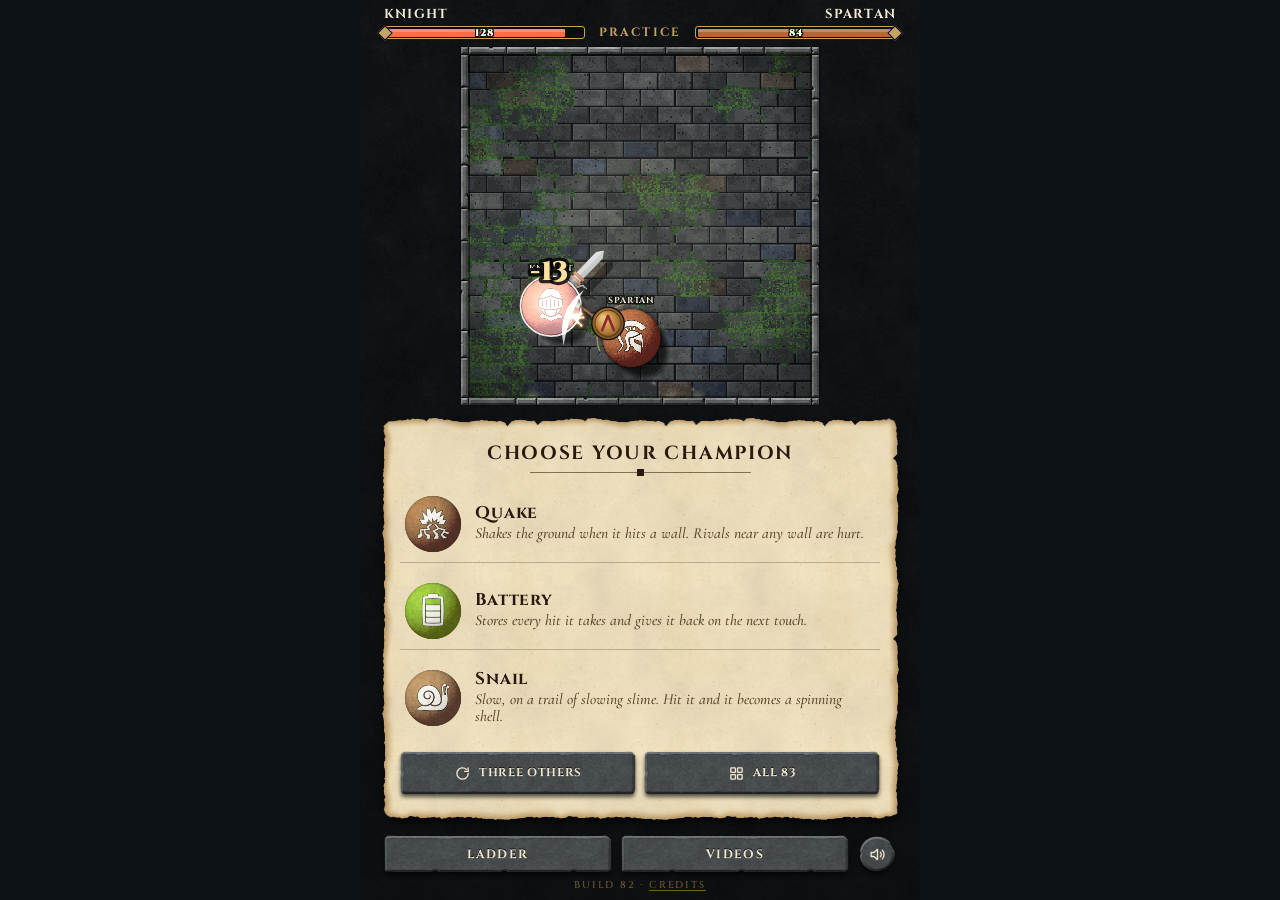
==== commit 25ea4e2b: "Build 82: names stay above the ball; a fallen fighter breaks into pieces; a longer pause after a kno" ====
--- a/index.html
+++ b/index.html
@@ -11,7 +11,7 @@
 <link rel="preconnect" href="https://fonts.googleapis.com">
 <link rel="preconnect" href="https://fonts.gstatic.com" crossorigin>
 <link rel="stylesheet" href="https://fonts.googleapis.com/css2?family=Cinzel:wght@500;700;900&family=Cormorant+Garamond:ital,wght@0,500;0,700;1,500&display=swap">
-<link rel="stylesheet" href="brawl.css?v=81">
+<link rel="stylesheet" href="brawl.css?v=82">
 <link rel="preload" as="image" href="art/ui/scroll-v4.png">
 <link rel="preload" as="image" href="art/ui/block-v4.png">
 </head>
@@ -38,24 +38,24 @@
 </nav>
 <p class="buildline"><span id="build"></span> · <a href="credits.html">Credits</a></p>
 
-<script src="brawl-sim.js?v=81"></script>
-<script src="brawl-looks.js?v=81"></script>
-<script src="brawl-fx.js?v=81"></script>
-<script src="brawl-pack2.js?v=81"></script>
-<script src="brawl-pack3.js?v=81"></script>
-<script src="brawl-pack4.js?v=81"></script>
-<script src="brawl-pack5.js?v=81"></script>
-<script src="brawl-pack6.js?v=81"></script>
-<script src="brawl-pack7.js?v=81"></script>
-<script src="brawl-pack8.js?v=81"></script>
-<script src="brawl-boons.js?v=81"></script>
-<script src="brawl-emblems.js?v=81"></script>
-<script src="brawl-art.js?v=81"></script>
-<script src="brawl-proof.js?v=81"></script>
-<script src="brawl-names.js?v=81"></script>
-<script src="brawl-net.js?v=81"></script>
-<script src="brawl-sfx.js?v=81"></script>
-<script src="brawl-video.js?v=81"></script>
-<script src="brawl-app.js?v=81"></script>
+<script src="brawl-sim.js?v=82"></script>
+<script src="brawl-looks.js?v=82"></script>
+<script src="brawl-fx.js?v=82"></script>
+<script src="brawl-pack2.js?v=82"></script>
+<script src="brawl-pack3.js?v=82"></script>
+<script src="brawl-pack4.js?v=82"></script>
+<script src="brawl-pack5.js?v=82"></script>
+<script src="brawl-pack6.js?v=82"></script>
+<script src="brawl-pack7.js?v=82"></script>
+<script src="brawl-pack8.js?v=82"></script>
+<script src="brawl-boons.js?v=82"></script>
+<script src="brawl-emblems.js?v=82"></script>
+<script src="brawl-art.js?v=82"></script>
+<script src="brawl-proof.js?v=82"></script>
+<script src="brawl-names.js?v=82"></script>
+<script src="brawl-net.js?v=82"></script>
+<script src="brawl-sfx.js?v=82"></script>
+<script src="brawl-video.js?v=82"></script>
+<script src="brawl-app.js?v=82"></script>
 </body>
 </html>
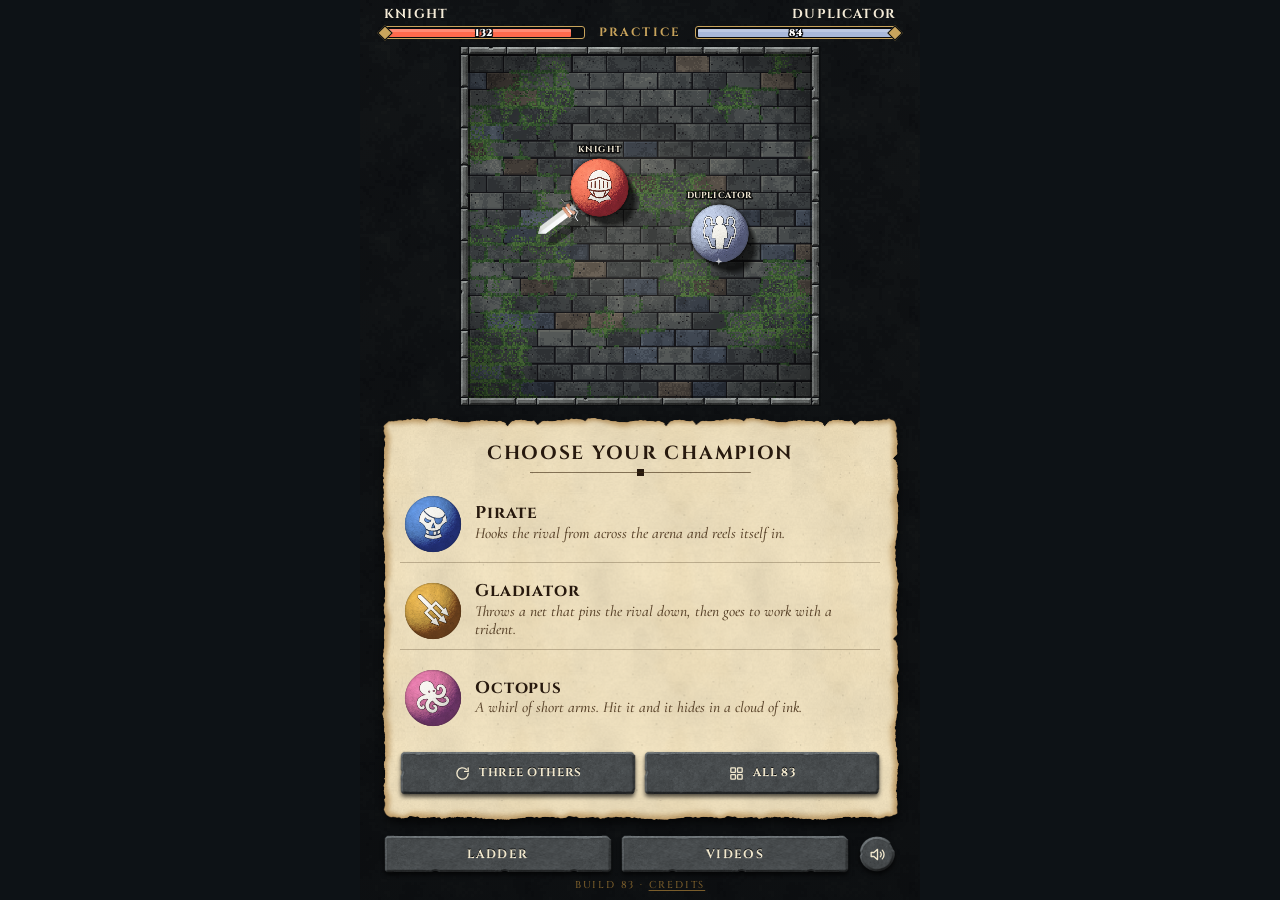
==== commit 58b7b7cc: "Build 83: weapons in real steel under the arena's lamp, and the four that had no art - Every weapon " ====
--- a/index.html
+++ b/index.html
@@ -11,7 +11,7 @@
 <link rel="preconnect" href="https://fonts.googleapis.com">
 <link rel="preconnect" href="https://fonts.gstatic.com" crossorigin>
 <link rel="stylesheet" href="https://fonts.googleapis.com/css2?family=Cinzel:wght@500;700;900&family=Cormorant+Garamond:ital,wght@0,500;0,700;1,500&display=swap">
-<link rel="stylesheet" href="brawl.css?v=82">
+<link rel="stylesheet" href="brawl.css?v=83">
 <link rel="preload" as="image" href="art/ui/scroll-v4.png">
 <link rel="preload" as="image" href="art/ui/block-v4.png">
 </head>
@@ -38,24 +38,24 @@
 </nav>
 <p class="buildline"><span id="build"></span> · <a href="credits.html">Credits</a></p>
 
-<script src="brawl-sim.js?v=82"></script>
-<script src="brawl-looks.js?v=82"></script>
-<script src="brawl-fx.js?v=82"></script>
-<script src="brawl-pack2.js?v=82"></script>
-<script src="brawl-pack3.js?v=82"></script>
-<script src="brawl-pack4.js?v=82"></script>
-<script src="brawl-pack5.js?v=82"></script>
-<script src="brawl-pack6.js?v=82"></script>
-<script src="brawl-pack7.js?v=82"></script>
-<script src="brawl-pack8.js?v=82"></script>
-<script src="brawl-boons.js?v=82"></script>
-<script src="brawl-emblems.js?v=82"></script>
-<script src="brawl-art.js?v=82"></script>
-<script src="brawl-proof.js?v=82"></script>
-<script src="brawl-names.js?v=82"></script>
-<script src="brawl-net.js?v=82"></script>
-<script src="brawl-sfx.js?v=82"></script>
-<script src="brawl-video.js?v=82"></script>
-<script src="brawl-app.js?v=82"></script>
+<script src="brawl-sim.js?v=83"></script>
+<script src="brawl-looks.js?v=83"></script>
+<script src="brawl-fx.js?v=83"></script>
+<script src="brawl-pack2.js?v=83"></script>
+<script src="brawl-pack3.js?v=83"></script>
+<script src="brawl-pack4.js?v=83"></script>
+<script src="brawl-pack5.js?v=83"></script>
+<script src="brawl-pack6.js?v=83"></script>
+<script src="brawl-pack7.js?v=83"></script>
+<script src="brawl-pack8.js?v=83"></script>
+<script src="brawl-boons.js?v=83"></script>
+<script src="brawl-emblems.js?v=83"></script>
+<script src="brawl-art.js?v=83"></script>
+<script src="brawl-proof.js?v=83"></script>
+<script src="brawl-names.js?v=83"></script>
+<script src="brawl-net.js?v=83"></script>
+<script src="brawl-sfx.js?v=83"></script>
+<script src="brawl-video.js?v=83"></script>
+<script src="brawl-app.js?v=83"></script>
 </body>
 </html>
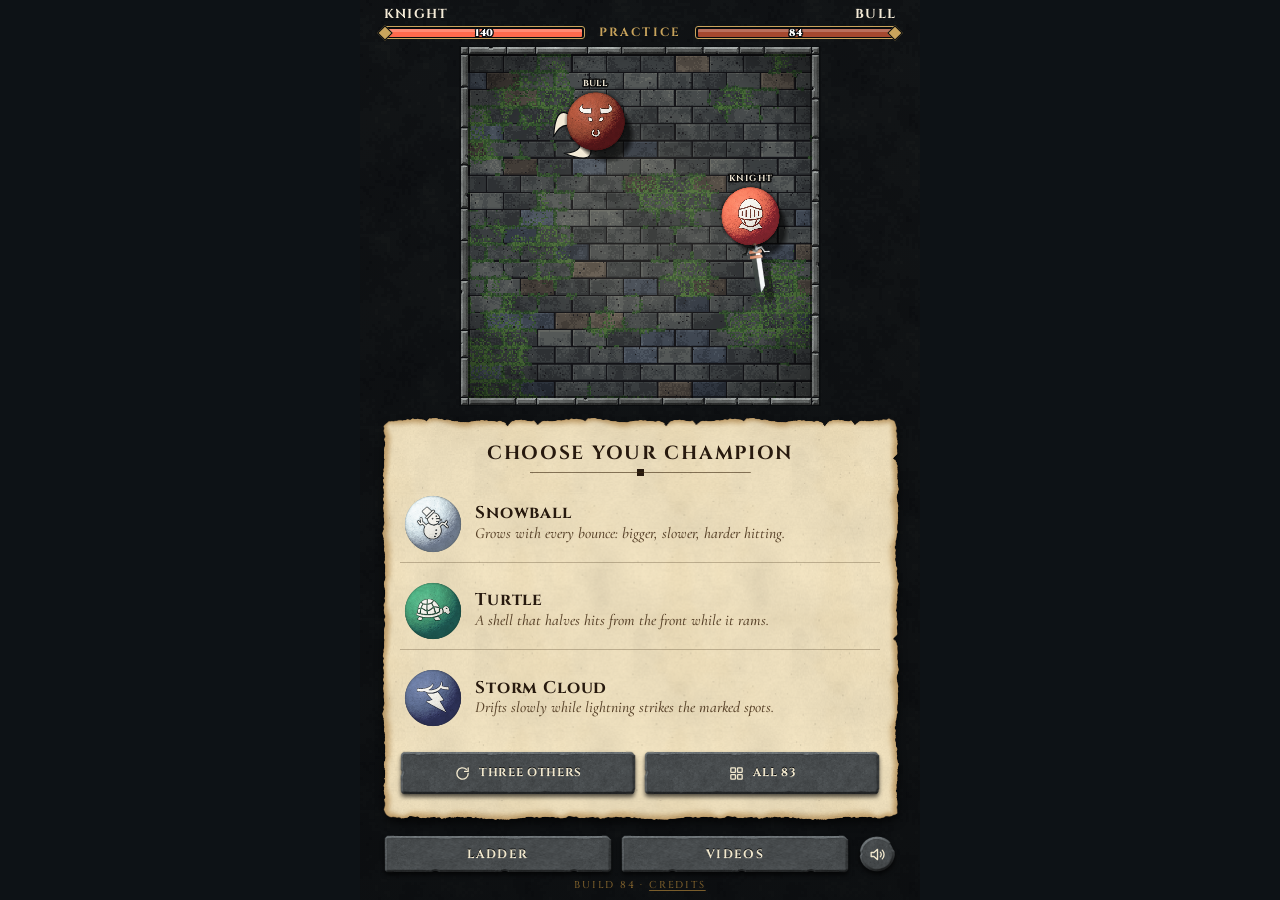
==== commit 1723a815: "Build 84: effects are off Nothing from the effects engine is drawn except the pieces a fallen fighte" ====
--- a/index.html
+++ b/index.html
@@ -11,7 +11,7 @@
 <link rel="preconnect" href="https://fonts.googleapis.com">
 <link rel="preconnect" href="https://fonts.gstatic.com" crossorigin>
 <link rel="stylesheet" href="https://fonts.googleapis.com/css2?family=Cinzel:wght@500;700;900&family=Cormorant+Garamond:ital,wght@0,500;0,700;1,500&display=swap">
-<link rel="stylesheet" href="brawl.css?v=83">
+<link rel="stylesheet" href="brawl.css?v=84">
 <link rel="preload" as="image" href="art/ui/scroll-v4.png">
 <link rel="preload" as="image" href="art/ui/block-v4.png">
 </head>
@@ -38,24 +38,24 @@
 </nav>
 <p class="buildline"><span id="build"></span> · <a href="credits.html">Credits</a></p>
 
-<script src="brawl-sim.js?v=83"></script>
-<script src="brawl-looks.js?v=83"></script>
-<script src="brawl-fx.js?v=83"></script>
-<script src="brawl-pack2.js?v=83"></script>
-<script src="brawl-pack3.js?v=83"></script>
-<script src="brawl-pack4.js?v=83"></script>
-<script src="brawl-pack5.js?v=83"></script>
-<script src="brawl-pack6.js?v=83"></script>
-<script src="brawl-pack7.js?v=83"></script>
-<script src="brawl-pack8.js?v=83"></script>
-<script src="brawl-boons.js?v=83"></script>
-<script src="brawl-emblems.js?v=83"></script>
-<script src="brawl-art.js?v=83"></script>
-<script src="brawl-proof.js?v=83"></script>
-<script src="brawl-names.js?v=83"></script>
-<script src="brawl-net.js?v=83"></script>
-<script src="brawl-sfx.js?v=83"></script>
-<script src="brawl-video.js?v=83"></script>
-<script src="brawl-app.js?v=83"></script>
+<script src="brawl-sim.js?v=84"></script>
+<script src="brawl-looks.js?v=84"></script>
+<script src="brawl-fx.js?v=84"></script>
+<script src="brawl-pack2.js?v=84"></script>
+<script src="brawl-pack3.js?v=84"></script>
+<script src="brawl-pack4.js?v=84"></script>
+<script src="brawl-pack5.js?v=84"></script>
+<script src="brawl-pack6.js?v=84"></script>
+<script src="brawl-pack7.js?v=84"></script>
+<script src="brawl-pack8.js?v=84"></script>
+<script src="brawl-boons.js?v=84"></script>
+<script src="brawl-emblems.js?v=84"></script>
+<script src="brawl-art.js?v=84"></script>
+<script src="brawl-proof.js?v=84"></script>
+<script src="brawl-names.js?v=84"></script>
+<script src="brawl-net.js?v=84"></script>
+<script src="brawl-sfx.js?v=84"></script>
+<script src="brawl-video.js?v=84"></script>
+<script src="brawl-app.js?v=84"></script>
 </body>
 </html>
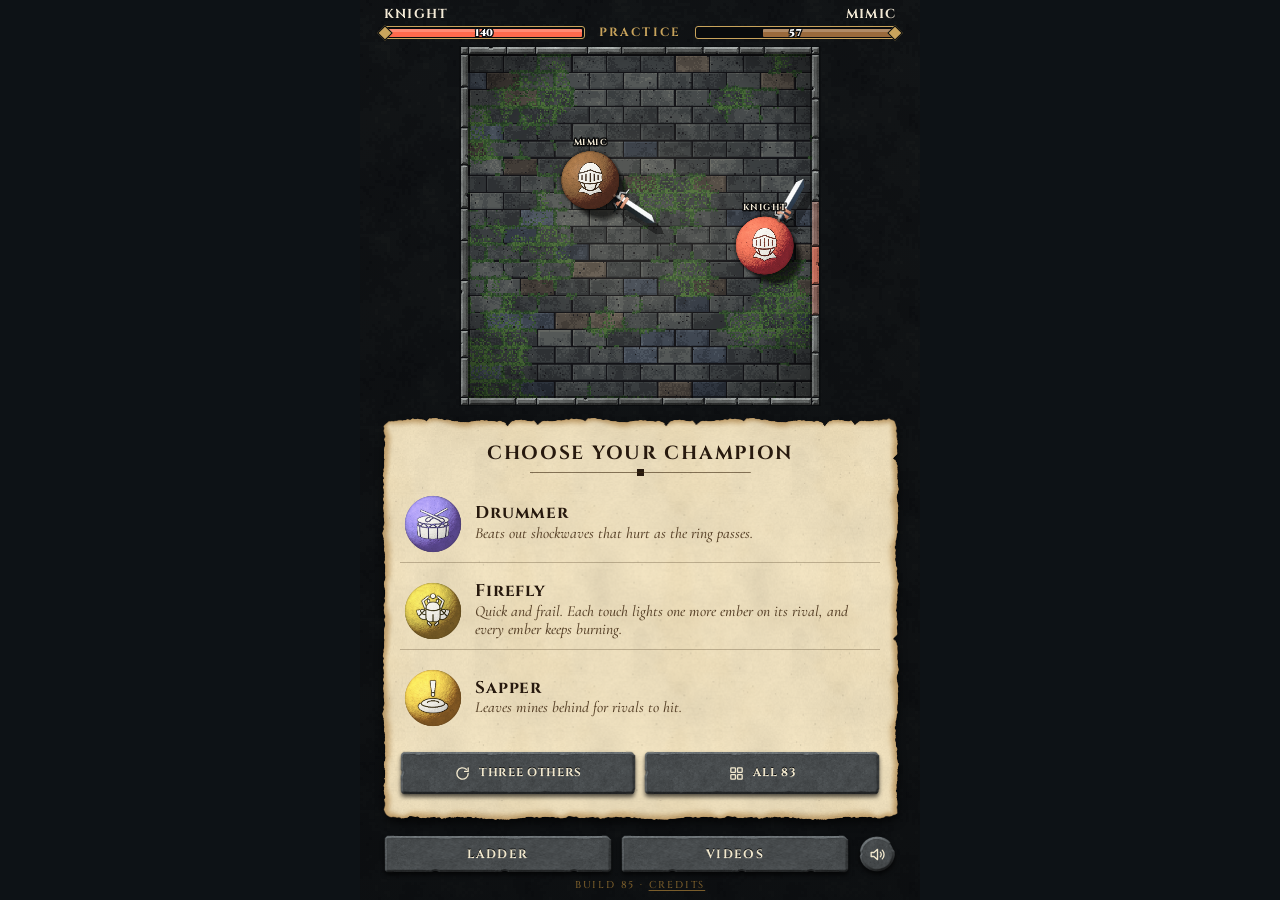
==== commit 6a65882d: "Build 85: the knockout bursts into chunks like the Crypt sample; the wall lights up where a fighter " ====
--- a/index.html
+++ b/index.html
@@ -11,7 +11,7 @@
 <link rel="preconnect" href="https://fonts.googleapis.com">
 <link rel="preconnect" href="https://fonts.gstatic.com" crossorigin>
 <link rel="stylesheet" href="https://fonts.googleapis.com/css2?family=Cinzel:wght@500;700;900&family=Cormorant+Garamond:ital,wght@0,500;0,700;1,500&display=swap">
-<link rel="stylesheet" href="brawl.css?v=84">
+<link rel="stylesheet" href="brawl.css?v=85">
 <link rel="preload" as="image" href="art/ui/scroll-v4.png">
 <link rel="preload" as="image" href="art/ui/block-v4.png">
 </head>
@@ -38,24 +38,24 @@
 </nav>
 <p class="buildline"><span id="build"></span> · <a href="credits.html">Credits</a></p>
 
-<script src="brawl-sim.js?v=84"></script>
-<script src="brawl-looks.js?v=84"></script>
-<script src="brawl-fx.js?v=84"></script>
-<script src="brawl-pack2.js?v=84"></script>
-<script src="brawl-pack3.js?v=84"></script>
-<script src="brawl-pack4.js?v=84"></script>
-<script src="brawl-pack5.js?v=84"></script>
-<script src="brawl-pack6.js?v=84"></script>
-<script src="brawl-pack7.js?v=84"></script>
-<script src="brawl-pack8.js?v=84"></script>
-<script src="brawl-boons.js?v=84"></script>
-<script src="brawl-emblems.js?v=84"></script>
-<script src="brawl-art.js?v=84"></script>
-<script src="brawl-proof.js?v=84"></script>
-<script src="brawl-names.js?v=84"></script>
-<script src="brawl-net.js?v=84"></script>
-<script src="brawl-sfx.js?v=84"></script>
-<script src="brawl-video.js?v=84"></script>
-<script src="brawl-app.js?v=84"></script>
+<script src="brawl-sim.js?v=85"></script>
+<script src="brawl-looks.js?v=85"></script>
+<script src="brawl-fx.js?v=85"></script>
+<script src="brawl-pack2.js?v=85"></script>
+<script src="brawl-pack3.js?v=85"></script>
+<script src="brawl-pack4.js?v=85"></script>
+<script src="brawl-pack5.js?v=85"></script>
+<script src="brawl-pack6.js?v=85"></script>
+<script src="brawl-pack7.js?v=85"></script>
+<script src="brawl-pack8.js?v=85"></script>
+<script src="brawl-boons.js?v=85"></script>
+<script src="brawl-emblems.js?v=85"></script>
+<script src="brawl-art.js?v=85"></script>
+<script src="brawl-proof.js?v=85"></script>
+<script src="brawl-names.js?v=85"></script>
+<script src="brawl-net.js?v=85"></script>
+<script src="brawl-sfx.js?v=85"></script>
+<script src="brawl-video.js?v=85"></script>
+<script src="brawl-app.js?v=85"></script>
 </body>
 </html>
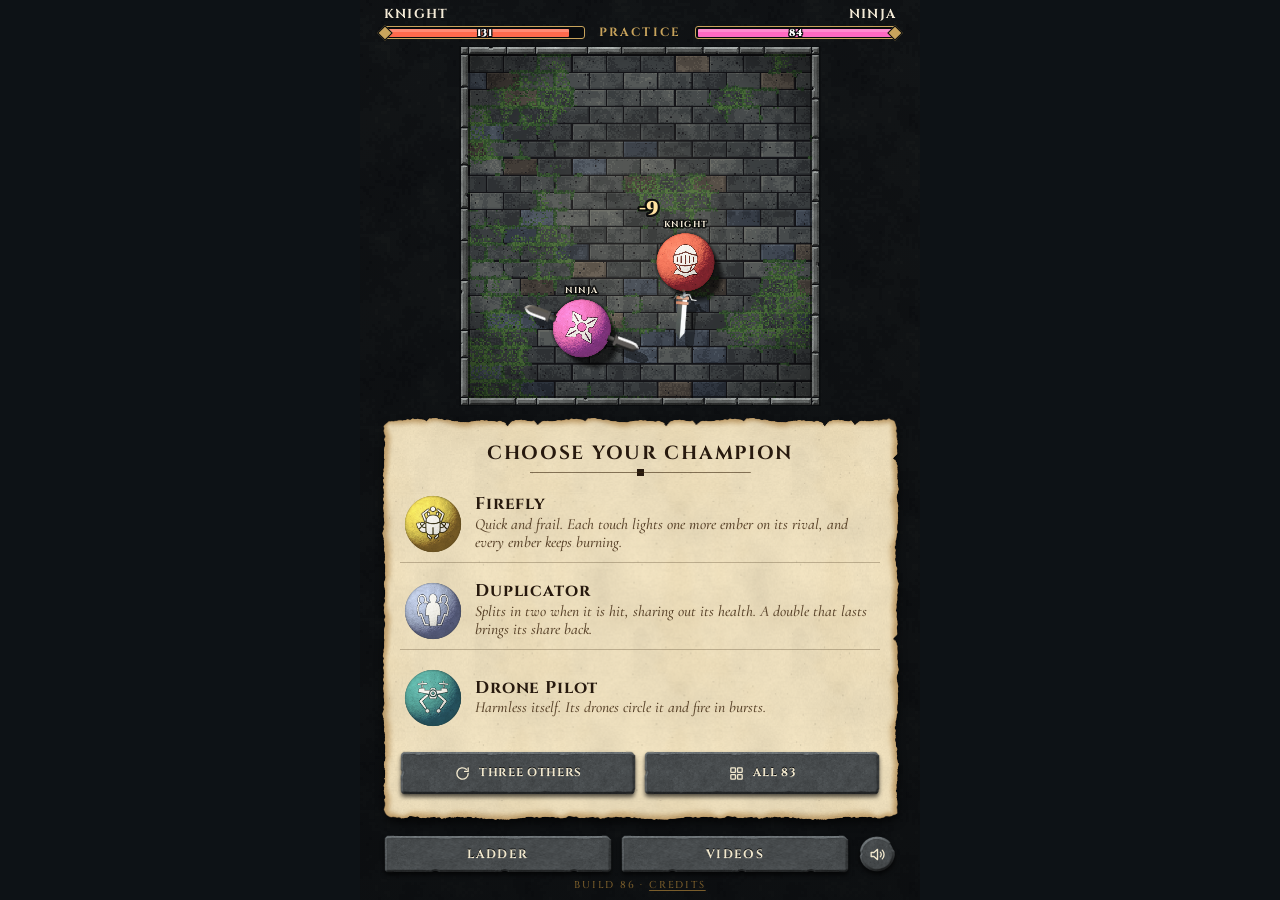
==== commit f9226f3b: "Build 86: the wall's light is white, brightest at the point of the bounce and fading to each side Co" ====
--- a/index.html
+++ b/index.html
@@ -11,7 +11,7 @@
 <link rel="preconnect" href="https://fonts.googleapis.com">
 <link rel="preconnect" href="https://fonts.gstatic.com" crossorigin>
 <link rel="stylesheet" href="https://fonts.googleapis.com/css2?family=Cinzel:wght@500;700;900&family=Cormorant+Garamond:ital,wght@0,500;0,700;1,500&display=swap">
-<link rel="stylesheet" href="brawl.css?v=85">
+<link rel="stylesheet" href="brawl.css?v=86">
 <link rel="preload" as="image" href="art/ui/scroll-v4.png">
 <link rel="preload" as="image" href="art/ui/block-v4.png">
 </head>
@@ -38,24 +38,24 @@
 </nav>
 <p class="buildline"><span id="build"></span> · <a href="credits.html">Credits</a></p>
 
-<script src="brawl-sim.js?v=85"></script>
-<script src="brawl-looks.js?v=85"></script>
-<script src="brawl-fx.js?v=85"></script>
-<script src="brawl-pack2.js?v=85"></script>
-<script src="brawl-pack3.js?v=85"></script>
-<script src="brawl-pack4.js?v=85"></script>
-<script src="brawl-pack5.js?v=85"></script>
-<script src="brawl-pack6.js?v=85"></script>
-<script src="brawl-pack7.js?v=85"></script>
-<script src="brawl-pack8.js?v=85"></script>
-<script src="brawl-boons.js?v=85"></script>
-<script src="brawl-emblems.js?v=85"></script>
-<script src="brawl-art.js?v=85"></script>
-<script src="brawl-proof.js?v=85"></script>
-<script src="brawl-names.js?v=85"></script>
-<script src="brawl-net.js?v=85"></script>
-<script src="brawl-sfx.js?v=85"></script>
-<script src="brawl-video.js?v=85"></script>
-<script src="brawl-app.js?v=85"></script>
+<script src="brawl-sim.js?v=86"></script>
+<script src="brawl-looks.js?v=86"></script>
+<script src="brawl-fx.js?v=86"></script>
+<script src="brawl-pack2.js?v=86"></script>
+<script src="brawl-pack3.js?v=86"></script>
+<script src="brawl-pack4.js?v=86"></script>
+<script src="brawl-pack5.js?v=86"></script>
+<script src="brawl-pack6.js?v=86"></script>
+<script src="brawl-pack7.js?v=86"></script>
+<script src="brawl-pack8.js?v=86"></script>
+<script src="brawl-boons.js?v=86"></script>
+<script src="brawl-emblems.js?v=86"></script>
+<script src="brawl-art.js?v=86"></script>
+<script src="brawl-proof.js?v=86"></script>
+<script src="brawl-names.js?v=86"></script>
+<script src="brawl-net.js?v=86"></script>
+<script src="brawl-sfx.js?v=86"></script>
+<script src="brawl-video.js?v=86"></script>
+<script src="brawl-app.js?v=86"></script>
 </body>
 </html>
